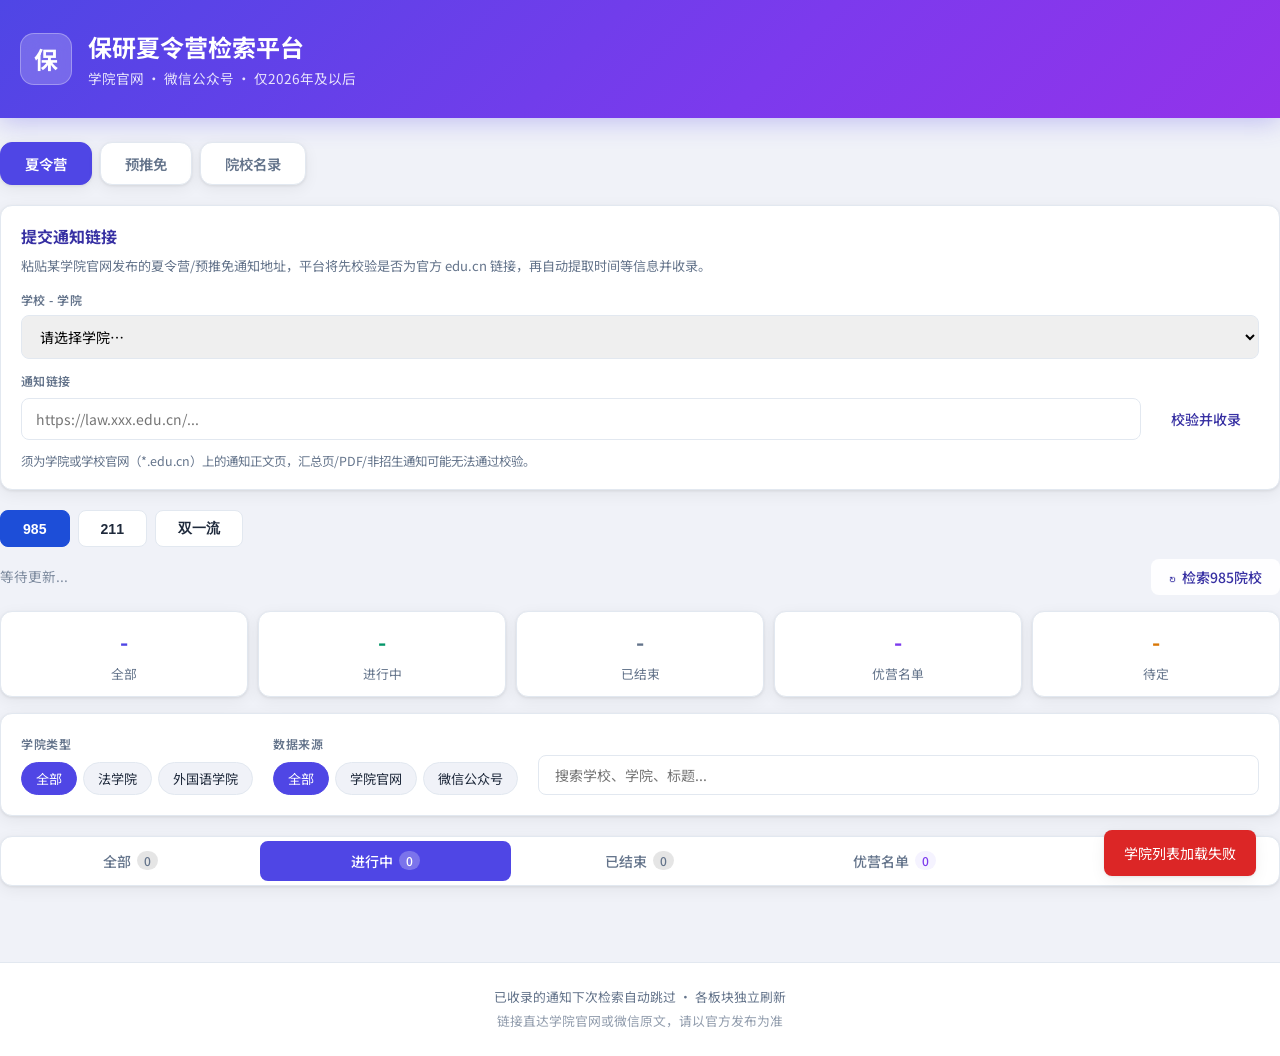
==== frontend/index.html @ e2c007af "Initial commit: summer camp platform with GitHub Pages deploy Co-authored-by: Cursor <cursoragent@cu" ====
<!DOCTYPE html>

<html lang="zh-CN">

<head>

  <meta charset="UTF-8">

  <meta name="viewport" content="width=device-width, initial-scale=1.0">

  <title>保研夏令营检索平台 | 法学院 & 外国语学院</title>

  <link rel="preconnect" href="https://fonts.googleapis.com">

  <link href="https://fonts.googleapis.com/css2?family=Noto+Sans+SC:wght@400;500;600;700&display=swap" rel="stylesheet">

  <link rel="stylesheet" href="style.css">

</head>

<body>

  <header class="header">

    <div id="pagesBanner" class="pages-banner" style="display:none">

      当前为 GitHub Pages 静态预览，检索/提交链接等功能需在本地运行 <code>start.bat</code> 或部署后端后使用。

    </div>

    <div class="container header-inner">

      <div class="brand">

        <div class="brand-icon">保</div>

        <div>

          <h1>保研夏令营检索平台</h1>

          <p class="subtitle">学院官网 · 微信公众号 · 仅2026年及以后</p>

        </div>

      </div>

    </div>

  </header>



  <main class="container main-content">

    <div class="main-tabs" id="mainTabs">

      <button class="main-tab active" data-panel="summer_camp">夏令营</button>

      <button class="main-tab" data-panel="pre_admission">预推免</button>

      <button class="main-tab" data-panel="institutions">院校名录</button>

    </div>



    <!-- 用户提交通知链接 -->

    <section id="submitNoticePanel" class="submit-panel" style="display:none">

      <div class="submit-panel-inner">

        <div class="submit-panel-head">

          <h2>提交通知链接</h2>

          <p>粘贴某学院官网发布的夏令营/预推免通知地址，平台将先校验是否为官方 edu.cn 链接，再自动提取时间等信息并收录。</p>

        </div>

        <form id="submitNoticeForm" class="submit-form">

          <div class="submit-row">

            <label for="submitCollege">学校 - 学院</label>

            <select id="submitCollege" required>

              <option value="">请选择学院…</option>

            </select>

          </div>

          <div class="submit-row submit-row-url">

            <label for="submitUrl">通知链接</label>

            <input id="submitUrl" type="url" required placeholder="https://law.xxx.edu.cn/..." />

            <button type="submit" class="btn btn-primary" id="submitNoticeBtn">校验并收录</button>

          </div>

          <p class="submit-hint">须为学院或学校官网（*.edu.cn）上的通知正文页，汇总页/PDF/非招生通知可能无法通过校验。</p>

        </form>

        <div id="submitResult" class="submit-result" style="display:none"></div>

      </div>

    </section>



    <!-- 夏令营板块 -->

    <section id="panelSummerCamp" class="board-panel">

      <div class="tier-bar" id="tierBarSummer"></div>

      <div class="board-toolbar">

        <span class="last-update" id="lastUpdateSummer">等待更新...</span>

        <button class="btn btn-primary" id="crawlBtnSummer" onclick="triggerCrawl('summer_camp')">

          <span class="btn-icon crawl-icon" id="crawlIconSummer">↻</span> 检索985院校

        </button>

      </div>

      <div class="stats-grid board-stats" id="statsSummer"></div>

      <div class="filters" id="filtersSummer"></div>

      <div class="tabs status-tabs" id="tabsSummer"></div>

      <div id="loadingSummer" class="loading-state"><div class="spinner"></div><p>加载中...</p></div>

      <div id="emptySummer" class="empty-state" style="display:none"><p>暂无夏令营通知</p></div>

      <div id="listSummer" class="announcement-list"></div>

    </section>



    <!-- 预推免板块 -->

    <section id="panelPreAdmission" class="board-panel" style="display:none">

      <div class="tier-bar" id="tierBarPre"></div>

      <div class="board-toolbar">

        <span class="last-update" id="lastUpdatePre">等待更新...</span>

        <button class="btn btn-primary" id="crawlBtnPre" onclick="triggerCrawl('pre_admission')">

          <span class="btn-icon crawl-icon" id="crawlIconPre">↻</span> 检索985院校

        </button>

      </div>

      <div class="stats-grid board-stats" id="statsPre"></div>

      <div class="filters" id="filtersPre"></div>

      <div class="tabs status-tabs" id="tabsPre"></div>

      <div id="loadingPre" class="loading-state"><div class="spinner"></div><p>加载中...</p></div>

      <div id="emptyPre" class="empty-state" style="display:none"><p>暂无预推免通知</p></div>

      <div id="listPre" class="announcement-list"></div>

    </section>



    <!-- 院校名录 -->

    <section id="panelInstitutions" style="display:none">

      <div class="inst-panel-tabs">

        <button class="chip active" data-inst-panel="all">全部院校</button>

        <button class="chip" data-inst-panel="dfc">双一流147所</button>

      </div>

      <div id="instPanelAll">

        <div class="inst-summary" id="instSummary"></div>

        <div class="filters inst-filters">

          <div class="filter-group">

            <label>学院类型</label>

            <div class="chip-group" id="instCollegeFilter">

              <button class="chip active" data-value="">全部</button>

              <button class="chip" data-value="law">法学院</button>

              <button class="chip" data-value="foreign_lang">外国语学院</button>

            </div>

          </div>

          <div class="filter-group">

            <label>地区</label>

            <div class="chip-group region-chips" id="instRegionFilter">

              <button class="chip active" data-value="">全部</button>

              <button class="chip" data-value="华北">华北</button>

              <button class="chip" data-value="东北">东北</button>

              <button class="chip" data-value="华东">华东</button>

              <button class="chip" data-value="华中">华中</button>

              <button class="chip" data-value="华南">华南</button>

              <button class="chip" data-value="西南">西南</button>

              <button class="chip" data-value="西北">西北</button>

            </div>

          </div>

          <div class="filter-group">

            <label>院校层次</label>

            <div class="chip-group" id="instTagFilter">

              <button class="chip active" data-value="">全部</button>

              <button class="chip" data-value="985">985</button>

              <button class="chip" data-value="211">211</button>

              <button class="chip" data-value="双一流">双一流</button>

            </div>

          </div>

          <div class="search-box">

            <input type="text" id="instSearchInput" placeholder="搜索学校、学院、省份..." />

          </div>

        </div>

        <div id="instLoading" class="loading-state" style="display:none"><div class="spinner"></div></div>

        <div id="instList" class="region-list"></div>

      </div>

      <div id="instPanelDfc" style="display:none">

        <div class="inst-summary" id="dfcSummary"></div>

        <div class="filters inst-filters">

          <div class="filter-group">

            <label>学院类型</label>

            <div class="chip-group" id="dfcCollegeFilter">

              <button class="chip active" data-value="">全部</button>

              <button class="chip" data-value="law">法学院</button>

              <button class="chip" data-value="foreign_lang">外国语学院</button>

            </div>

          </div>

          <div class="filter-group">

            <label>地区</label>

            <div class="chip-group region-chips" id="dfcRegionFilter">

              <button class="chip active" data-value="">全部</button>

              <button class="chip" data-value="华北">华北</button>

              <button class="chip" data-value="东北">东北</button>

              <button class="chip" data-value="华东">华东</button>

              <button class="chip" data-value="华中">华中</button>

              <button class="chip" data-value="华南">华南</button>

              <button class="chip" data-value="西南">西南</button>

              <button class="chip" data-value="西北">西北</button>

            </div>

          </div>

          <div class="filter-group">

            <label>院校层次</label>

            <div class="chip-group" id="dfcTagFilter">

              <button class="chip active" data-value="">全部</button>

              <button class="chip" data-value="985">985</button>

              <button class="chip" data-value="211">211</button>

              <button class="chip" data-value="双一流">双一流</button>

            </div>

          </div>

          <div class="search-box">

            <input type="text" id="dfcSearchInput" placeholder="搜索双一流高校..." />

          </div>

        </div>

        <div id="dfcList" class="region-list"></div>

      </div>

    </section>

  </main>



  <footer class="footer">

    <div class="container">

      <p>已收录的通知下次检索自动跳过 · 各板块独立刷新</p>

      <p class="footer-note">链接直达学院官网或微信原文，请以官方发布为准</p>

    </div>

  </footer>



  <div id="toast" class="toast"></div>

  <script src="app.js"></script>

</body>

</html>
---- frontend/style.css ----
:root {
  --bg: #f0f2f8;
  --surface: #ffffff;
  --primary: #4f46e5;
  --primary-light: #eef2ff;
  --primary-dark: #3730a3;
  --success: #059669;
  --success-bg: #ecfdf5;
  --warning: #d97706;
  --warning-bg: #fffbeb;
  --danger: #dc2626;
  --danger-bg: #fef2f2;
  --purple: #7c3aed;
  --purple-bg: #f5f3ff;
  --text: #1e293b;
  --text-secondary: #64748b;
  --border: #e2e8f0;
  --shadow: 0 1px 3px rgba(0,0,0,.08), 0 4px 16px rgba(0,0,0,.06);
  --radius: 12px;
}

* { margin: 0; padding: 0; box-sizing: border-box; }

body {
  font-family: 'Noto Sans SC', -apple-system, BlinkMacSystemFont, sans-serif;
  background: var(--bg);
  color: var(--text);
  line-height: 1.6;
  min-height: 100vh;
}

.container { max-width: 1280px; margin: 0 auto; padding: 0 20px; }

.pages-banner {
  background: #fffbeb;
  color: #92400e;
  text-align: center;
  padding: 8px 16px;
  font-size: .82rem;
  border-bottom: 1px solid #fcd34d;
}

.pages-banner code {
  background: rgba(0,0,0,.06);
  padding: 1px 6px;
  border-radius: 4px;
}

/* Header */
.header {
  background: linear-gradient(135deg, #4f46e5 0%, #7c3aed 60%, #9333ea 100%);
  color: white;
  padding: 28px 0;
  box-shadow: 0 4px 24px rgba(79,70,229,.3);
}

.header-inner {
  display: flex;
  align-items: center;
  justify-content: space-between;
  gap: 16px;
  flex-wrap: wrap;
}

.brand { display: flex; align-items: center; gap: 16px; }

.brand-icon {
  width: 52px; height: 52px;
  background: rgba(255,255,255,.2);
  border-radius: 14px;
  display: flex; align-items: center; justify-content: center;
  font-size: 24px; font-weight: 700;
  backdrop-filter: blur(8px);
  border: 1px solid rgba(255,255,255,.3);
}

.brand h1 { font-size: 1.5rem; font-weight: 700; }
.subtitle { font-size: .85rem; opacity: .85; margin-top: 2px; }

.header-actions { display: flex; align-items: center; gap: 12px; flex-wrap: wrap; }
.last-update { font-size: .8rem; opacity: .8; }

.btn {
  display: inline-flex; align-items: center; gap: 6px;
  padding: 8px 18px; border-radius: 8px; border: none;
  font-size: .875rem; font-weight: 500; cursor: pointer;
  transition: all .2s; font-family: inherit;
}

.btn-primary {
  background: rgba(255,255,255,.95);
  color: var(--primary-dark);
}

.btn-primary:hover { background: white; transform: translateY(-1px); }
.btn-primary:disabled { opacity: .6; cursor: not-allowed; transform: none; }

.btn-icon { display: inline-block; transition: transform .5s; }
.btn-icon.spinning { animation: spin 1s linear infinite; }

@keyframes spin { to { transform: rotate(360deg); } }

/* Stats */
.stats-bar { padding: 24px 0 0; }

.stats-grid {
  display: grid;
  grid-template-columns: repeat(auto-fit, minmax(140px, 1fr));
  gap: 12px;
}

.stat-card {
  background: var(--surface);
  border-radius: var(--radius);
  padding: 18px 20px;
  box-shadow: var(--shadow);
  border: 1px solid var(--border);
  text-align: center;
}

.stat-num { font-size: 2rem; font-weight: 700; color: var(--primary); }
.stat-card.active .stat-num { color: var(--success); }
.stat-card.ended .stat-num { color: var(--text-secondary); }
.stat-card.excellent .stat-num { color: var(--purple); }
.stat-card.pending .stat-num { color: var(--warning, #d97706); }
.stat-label { font-size: .8rem; color: var(--text-secondary); margin-top: 4px; }

/* Filters */
.main-content { padding: 24px 0 60px; }

.filters {
  background: var(--surface);
  border-radius: var(--radius);
  padding: 20px;
  box-shadow: var(--shadow);
  border: 1px solid var(--border);
  margin-bottom: 20px;
  display: flex; flex-wrap: wrap; gap: 20px; align-items: flex-end;
}

.filter-group label {
  display: block; font-size: .75rem; font-weight: 600;
  color: var(--text-secondary); margin-bottom: 8px;
  text-transform: uppercase; letter-spacing: .05em;
}

.chip-group { display: flex; gap: 6px; flex-wrap: wrap; }

.chip {
  padding: 6px 14px; border-radius: 20px;
  border: 1px solid var(--border); background: var(--bg);
  font-size: .82rem; cursor: pointer; transition: all .15s;
  font-family: inherit; color: var(--text);
}

.chip:hover { border-color: var(--primary); color: var(--primary); }
.chip.active { background: var(--primary); color: white; border-color: var(--primary); }

.search-box { flex: 1; min-width: 200px; }

.search-box input {
  width: 100%; padding: 9px 16px;
  border: 1px solid var(--border); border-radius: 8px;
  font-size: .875rem; font-family: inherit;
  outline: none; transition: border-color .2s;
}

.search-box input:focus { border-color: var(--primary); box-shadow: 0 0 0 3px var(--primary-light); }

/* Tabs */
.tabs {
  display: flex; gap: 4px; margin-bottom: 16px;
  background: var(--surface); border-radius: var(--radius);
  padding: 4px; box-shadow: var(--shadow); border: 1px solid var(--border);
}

.tab {
  flex: 1; padding: 10px 16px; border: none; background: transparent;
  border-radius: 8px; font-size: .875rem; font-weight: 500;
  cursor: pointer; transition: all .2s; font-family: inherit; color: var(--text-secondary);
  display: flex; align-items: center; justify-content: center; gap: 6px;
}

.tab:hover { color: var(--text); background: var(--bg); }
.tab.active { background: var(--primary); color: white; }

.badge {
  background: rgba(0,0,0,.1); padding: 1px 7px;
  border-radius: 10px; font-size: .75rem;
}

.tab.active .badge { background: rgba(255,255,255,.25); }
.badge.excellent { background: var(--purple-bg); color: var(--purple); }
.badge.pending { background: #fef3c7; color: #d97706; }
.tab.active .badge.excellent { background: rgba(255,255,255,.25); color: white; }
.tab.active .badge.pending { background: rgba(255,255,255,.25); color: white; }

.card-pending {
  border-left: 3px solid #d97706;
  background: #fffbeb;
}
.card-title-pending {
  font-weight: 600;
  color: var(--text-primary);
  cursor: default;
}
.tag-pending {
  background: #fef3c7;
  color: #b45309;
}

/* Notice cards — multi-column grid under each status tab */
.announcement-list { display: block; }

.notice-card-grid {
  display: grid;
  grid-template-columns: repeat(auto-fill, minmax(300px, 1fr));
  gap: 14px;
  align-items: stretch;
}

.notice-card {
  background: var(--surface);
  border: 1px solid var(--border);
  border-radius: var(--radius);
  box-shadow: var(--shadow);
  padding: 16px 18px;
  display: flex;
  flex-direction: column;
  gap: 12px;
  cursor: pointer;
  transition: transform .15s, box-shadow .15s, border-color .15s;
  min-height: 100%;
}

.notice-card:hover {
  transform: translateY(-2px);
  box-shadow: 0 6px 24px rgba(79, 70, 229, .12);
  border-color: #c7d2fe;
}

.notice-card.status-active { border-top: 3px solid var(--success); }
.notice-card.status-ended { border-top: 3px solid var(--text-secondary); opacity: .92; }
.notice-card.status-excellent_list { border-top: 3px solid var(--purple); }

.notice-card-pending {
  cursor: default;
  border-top: 3px solid var(--warning);
  background: #fffbeb;
}

.notice-card-pending:hover {
  transform: none;
  box-shadow: var(--shadow);
  border-color: #fcd34d;
}

.notice-card-head { min-width: 0; }

.notice-card-school {
  font-size: .95rem;
  font-weight: 700;
  color: var(--text);
  line-height: 1.45;
  word-break: break-word;
}

.notice-card-title {
  margin-top: 6px;
  font-size: .78rem;
  color: var(--text-secondary);
  line-height: 1.45;
  display: -webkit-box;
  -webkit-line-clamp: 2;
  -webkit-box-orient: vertical;
  overflow: hidden;
}

.notice-card-fields {
  display: grid;
  grid-template-columns: 1fr 1fr;
  gap: 10px 14px;
  margin: 0;
  flex: 1;
}

.notice-field { min-width: 0; }

.notice-field dt {
  font-size: .68rem;
  font-weight: 600;
  color: var(--text-secondary);
  text-transform: uppercase;
  letter-spacing: .04em;
  margin-bottom: 3px;
}

.notice-field dd {
  font-size: .82rem;
  font-weight: 500;
  color: var(--text);
  line-height: 1.4;
  word-break: break-word;
  margin: 0;
}

.notice-field dd.is-empty { color: var(--text-secondary); font-weight: 400; }

.notice-field-format dd { font-weight: 600; }

.notice-field-wide { grid-column: 1 / -1; }

.notice-card-foot {
  margin-top: auto;
  padding-top: 8px;
  border-top: 1px dashed var(--border);
  text-align: right;
}

.format-badge {
  display: inline-block;
  padding: 2px 8px;
  border-radius: 4px;
  font-size: 12px;
  font-weight: 600;
}
.format-online { background: #e8f4fd; color: #1565c0; }
.format-offline { background: #e8f5e9; color: #2e7d32; }
.format-hybrid { background: #fff3e0; color: #e65100; }
.format-unknown { color: var(--text-secondary); font-weight: 400; }

.link-hint {
  color: var(--primary);
  font-size: 0.75rem;
  white-space: nowrap;
}

.pending-hint {
  color: #b45309;
  font-size: 0.75rem;
}

/* Legacy table (unused, kept minimal) */
.notice-table-wrap { display: none; }

.announcement-card {
  background: var(--surface);
  border-radius: var(--radius);
  padding: 18px 20px;
  box-shadow: var(--shadow);
  border: 1px solid var(--border);
  transition: transform .15s, box-shadow .15s;
  display: grid;
  grid-template-columns: 1fr auto;
  gap: 12px;
  align-items: start;
}

.announcement-card:hover {
  transform: translateY(-2px);
  box-shadow: 0 4px 20px rgba(0,0,0,.1);
  border-color: var(--primary-light);
}

.card-main { min-width: 0; }

.card-title {
  font-size: .95rem; font-weight: 600; color: var(--text);
  text-decoration: none; display: block; line-height: 1.5;
  transition: color .15s;
}

.card-title:hover { color: var(--primary); }

.card-meta {
  display: flex; flex-wrap: wrap; gap: 8px; margin-top: 10px; align-items: center;
}

.tag {
  display: inline-flex; align-items: center;
  padding: 2px 10px; border-radius: 6px;
  font-size: .72rem; font-weight: 500;
}

.tag-law { background: #eff6ff; color: #1d4ed8; }
.tag-foreign { background: #fdf4ff; color: #9333ea; }
.tag-event { background: var(--primary-light); color: var(--primary-dark); }
.tag-source { background: var(--bg); color: var(--text-secondary); }
.tag-wechat { background: #ecfdf5; color: #059669; }
.tag-date { background: var(--warning-bg); color: var(--warning); }

.card-action { flex-shrink: 0; }

.btn-link {
  display: inline-flex; align-items: center; gap: 4px;
  padding: 8px 16px; border-radius: 8px;
  background: var(--primary); color: white;
  text-decoration: none; font-size: .82rem; font-weight: 500;
  transition: background .15s; white-space: nowrap;
}

.btn-link:hover { background: var(--primary-dark); }

.card-summary {
  font-size: .8rem; color: var(--text-secondary);
  margin-top: 8px; line-height: 1.5;
  display: -webkit-box; -webkit-line-clamp: 2;
  -webkit-box-orient: vertical; overflow: hidden;
}

/* Loading & Empty */
.loading-state, .empty-state {
  text-align: center; padding: 60px 20px; color: var(--text-secondary);
}

.spinner {
  width: 36px; height: 36px; margin: 0 auto 16px;
  border: 3px solid var(--border);
  border-top-color: var(--primary);
  border-radius: 50%;
  animation: spin .8s linear infinite;
}

.empty-icon { font-size: 3rem; margin-bottom: 12px; }
.empty-hint { font-size: .82rem; margin-top: 8px; }

/* Footer */
.footer {
  background: var(--surface);
  border-top: 1px solid var(--border);
  padding: 24px 0;
  text-align: center;
  font-size: .8rem; color: var(--text-secondary);
}

.footer-note { margin-top: 4px; opacity: .7; }

/* Toast */
.toast {
  position: fixed; bottom: 24px; right: 24px;
  background: var(--text); color: white;
  padding: 12px 20px; border-radius: 8px;
  font-size: .875rem; box-shadow: var(--shadow);
  transform: translateY(80px); opacity: 0;
  transition: all .3s; z-index: 1000; max-width: 360px;
}

.toast.show { transform: translateY(0); opacity: 1; }
.toast.success { background: var(--success); }
.toast.error { background: var(--danger); }

@media (max-width: 640px) {
  .notice-card-grid { grid-template-columns: 1fr; }
  .notice-card-fields { grid-template-columns: 1fr; }
  .announcement-card { grid-template-columns: 1fr; }
  .card-action { justify-self: start; }
  .brand h1 { font-size: 1.2rem; }
}

/* User submit notice */
.submit-panel {
  margin-bottom: 20px;
  background: var(--surface);
  border: 1px solid var(--border);
  border-radius: var(--radius);
  box-shadow: var(--shadow);
  overflow: hidden;
}

.submit-panel-inner { padding: 18px 20px; }

.submit-panel-head h2 {
  font-size: 1rem;
  font-weight: 700;
  color: var(--primary-dark);
  margin-bottom: 6px;
}

.submit-panel-head p {
  font-size: .82rem;
  color: var(--text-secondary);
  line-height: 1.55;
  margin-bottom: 14px;
}

.submit-form { display: flex; flex-direction: column; gap: 12px; }

.submit-row { display: flex; flex-direction: column; gap: 6px; }

.submit-row label {
  font-size: .75rem;
  font-weight: 600;
  color: var(--text-secondary);
  text-transform: uppercase;
  letter-spacing: .04em;
}

.submit-row select,
.submit-row input[type="url"] {
  width: 100%;
  padding: 10px 14px;
  border: 1px solid var(--border);
  border-radius: 8px;
  font-size: .875rem;
  font-family: inherit;
  outline: none;
}

.submit-row select:focus,
.submit-row input[type="url"]:focus {
  border-color: var(--primary);
  box-shadow: 0 0 0 3px var(--primary-light);
}

.submit-row-url {
  display: grid;
  grid-template-columns: 1fr auto;
  grid-template-rows: auto auto;
  gap: 8px 12px;
  align-items: end;
}

.submit-row-url label { grid-column: 1 / -1; }
.submit-row-url input { grid-column: 1; }
.submit-row-url .btn { grid-column: 2; white-space: nowrap; height: 42px; }

.submit-hint {
  font-size: .78rem;
  color: var(--text-secondary);
  line-height: 1.5;
}

.submit-result {
  margin-top: 14px;
  padding: 12px 14px;
  border-radius: 8px;
  font-size: .85rem;
}

.submit-result.show.success {
  background: var(--success-bg);
  border: 1px solid #a7f3d0;
}

.submit-result.show.error {
  background: var(--danger-bg);
  border: 1px solid #fecaca;
}

.submit-success { color: #047857; font-weight: 600; margin-bottom: 8px; }
.submit-error { color: var(--danger); }

.submit-preview {
  display: grid;
  grid-template-columns: repeat(auto-fit, minmax(140px, 1fr));
  gap: 8px 16px;
  margin-top: 8px;
}

.submit-preview dt {
  font-size: .68rem;
  color: var(--text-secondary);
  font-weight: 600;
}

.submit-preview dd { font-size: .82rem; margin-top: 2px; }

.submit-progress {
  display: flex;
  align-items: center;
  gap: 10px;
  color: var(--text-secondary);
}

.submit-progress .spinner {
  width: 20px; height: 20px; margin: 0;
}

@media (max-width: 640px) {
  .submit-row-url { grid-template-columns: 1fr; }
  .submit-row-url .btn { grid-column: 1; width: 100%; }
}

/* Main panel tabs */
.main-tabs { display: flex; gap: 8px; margin-bottom: 20px; }
.main-tab {
  padding: 10px 24px; border: 1px solid var(--border); background: var(--surface);
  border-radius: var(--radius); font-size: .9rem; font-weight: 600; cursor: pointer;
  font-family: inherit; color: var(--text-secondary); box-shadow: var(--shadow); transition: all .2s;
}
.main-tab:hover { color: var(--primary); border-color: var(--primary-light); }
.main-tab.active { background: var(--primary); color: white; border-color: var(--primary); }

/* Institution directory */
.inst-summary {
  display: grid; grid-template-columns: repeat(auto-fit, minmax(120px, 1fr));
  gap: 10px; margin-bottom: 16px;
}
.inst-summary-item {
  background: var(--surface); border: 1px solid var(--border); border-radius: var(--radius);
  padding: 14px; text-align: center; box-shadow: var(--shadow);
}
.inst-summary-num { font-size: 1.5rem; font-weight: 700; color: var(--primary); }
.inst-summary-label { font-size: .75rem; color: var(--text-secondary); margin-top: 2px; }
.inst-filters { margin-bottom: 16px; }
.inst-panel-tabs { display: flex; gap: 8px; margin-bottom: 16px; }
.region-chips { flex-wrap: wrap; }
.region-list { display: flex; flex-direction: column; gap: 16px; }
.region-block {
  background: var(--surface); border: 1px solid var(--border);
  border-radius: var(--radius); box-shadow: var(--shadow); overflow: hidden;
}
.region-header {
  display: flex; align-items: center; justify-content: space-between;
  padding: 14px 18px; background: linear-gradient(90deg, var(--primary-light), transparent);
  cursor: pointer; user-select: none;
}
.region-header h3 { font-size: 1rem; font-weight: 600; color: var(--primary-dark); }
.region-count {
  font-size: .8rem; color: var(--text-secondary); background: white;
  padding: 2px 10px; border-radius: 12px; border: 1px solid var(--border);
}
.region-body { padding: 0 18px 14px; }
.province-block { margin-top: 14px; }
.province-title {
  font-size: .82rem; font-weight: 600; color: var(--text-secondary);
  padding-bottom: 8px; border-bottom: 1px dashed var(--border); margin-bottom: 8px;
}
.inst-grid {
  display: grid; grid-template-columns: repeat(auto-fill, minmax(280px, 1fr)); gap: 8px;
}
.inst-card {
  padding: 10px 12px; border: 1px solid var(--border); border-radius: 8px;
  background: var(--bg); transition: border-color .15s;
}
.inst-card:hover { border-color: var(--primary); }
.inst-name { font-size: .875rem; font-weight: 600; color: var(--text); line-height: 1.4; }
.inst-college { font-size: .78rem; color: var(--text-secondary); margin-top: 2px; }
.inst-tags { display: flex; flex-wrap: wrap; gap: 4px; margin: 4px 0 6px; }
.inst-tag {
  font-size: .68rem; padding: 1px 6px; border-radius: 4px; font-weight: 500;
  line-height: 1.4;
}
.inst-tag.tag-985 { color: #b45309; background: #fffbeb; border: 1px solid #fcd34d; }
.inst-tag.tag-211 { color: #1d4ed8; background: #eff6ff; border: 1px solid #93c5fd; }
.inst-tag.tag-dfc { color: #7c3aed; background: #f5f3ff; border: 1px solid #c4b5fd; }
.dfc-uni-name .inst-tags { margin-top: 4px; }

/* Board panels (夏令营 / 预推免) */
.board-panel { display: block; }
/* Tier panels — 985 / 211 / 双一流 互斥 */
.tier-bar { margin-bottom: 12px; }

.tier-tabs {
  display: flex;
  gap: 8px;
  flex-wrap: wrap;
}

.tier-tab {
  padding: 8px 22px;
  border-radius: 8px;
  border: 1px solid var(--border);
  background: var(--surface);
  color: var(--text);
  font-weight: 600;
  font-size: 0.88rem;
  cursor: pointer;
  transition: all .15s;
}

.tier-tab:hover { border-color: var(--primary-light); }

.tier-tab.active.tier-985 { background: #1d4ed8; border-color: #1d4ed8; color: #fff; }
.tier-tab.active.tier-211 { background: #047857; border-color: #047857; color: #fff; }
.tier-tab.active.tier-dfc { background: #7c3aed; border-color: #7c3aed; color: #fff; }

.crawl-icon.spinning { display: inline-block; animation: spin .8s linear infinite; }

.board-toolbar {
  display: flex; align-items: center; justify-content: space-between;
  margin-bottom: 16px; flex-wrap: wrap; gap: 12px;
}
.board-toolbar .last-update { font-size: .85rem; color: var(--text-secondary); }
.board-stats {
  display: grid; grid-template-columns: repeat(auto-fit, minmax(100px, 1fr));
  gap: 10px; margin-bottom: 16px;
}
.board-stats .stat-card { padding: 12px; }
.board-stats .stat-num { font-size: 1.4rem; }

/* 院校名录链接 */
.college-link { color: var(--primary); text-decoration: none; }
.college-link:hover { text-decoration: underline; }
.link-warn { color: var(--danger); font-weight: 700; }
.dfc-uni-card { padding: 10px 12px; border: 1px solid var(--border); border-radius: var(--radius); margin-bottom: 8px; background: var(--surface); }
.dfc-uni-name { font-weight: 600; margin-bottom: 6px; }
.dfc-uni-name a { color: inherit; text-decoration: none; }
.dfc-uni-name a:hover { color: var(--primary); }
.dfc-colleges { display: flex; flex-wrap: wrap; gap: 8px; }
.dfc-college-item { display: inline-flex; align-items: center; gap: 4px; font-size: .85rem; padding: 2px 8px; background: var(--primary-light); border-radius: 6px; }
.college-type-tag { font-size: .7rem; color: var(--text-secondary); background: var(--border); padding: 0 4px; border-radius: 3px; }
.status-dot { display: inline-block; width: 6px; height: 6px; border-radius: 50%; }
.status-dot.ok { background: var(--success); }
.status-dot.fail { background: var(--danger); }
.inst-card.has-link { border-color: #c7d2fe; }
.inst-note { font-size: .75rem; color: var(--text-secondary); margin-top: 4px; }
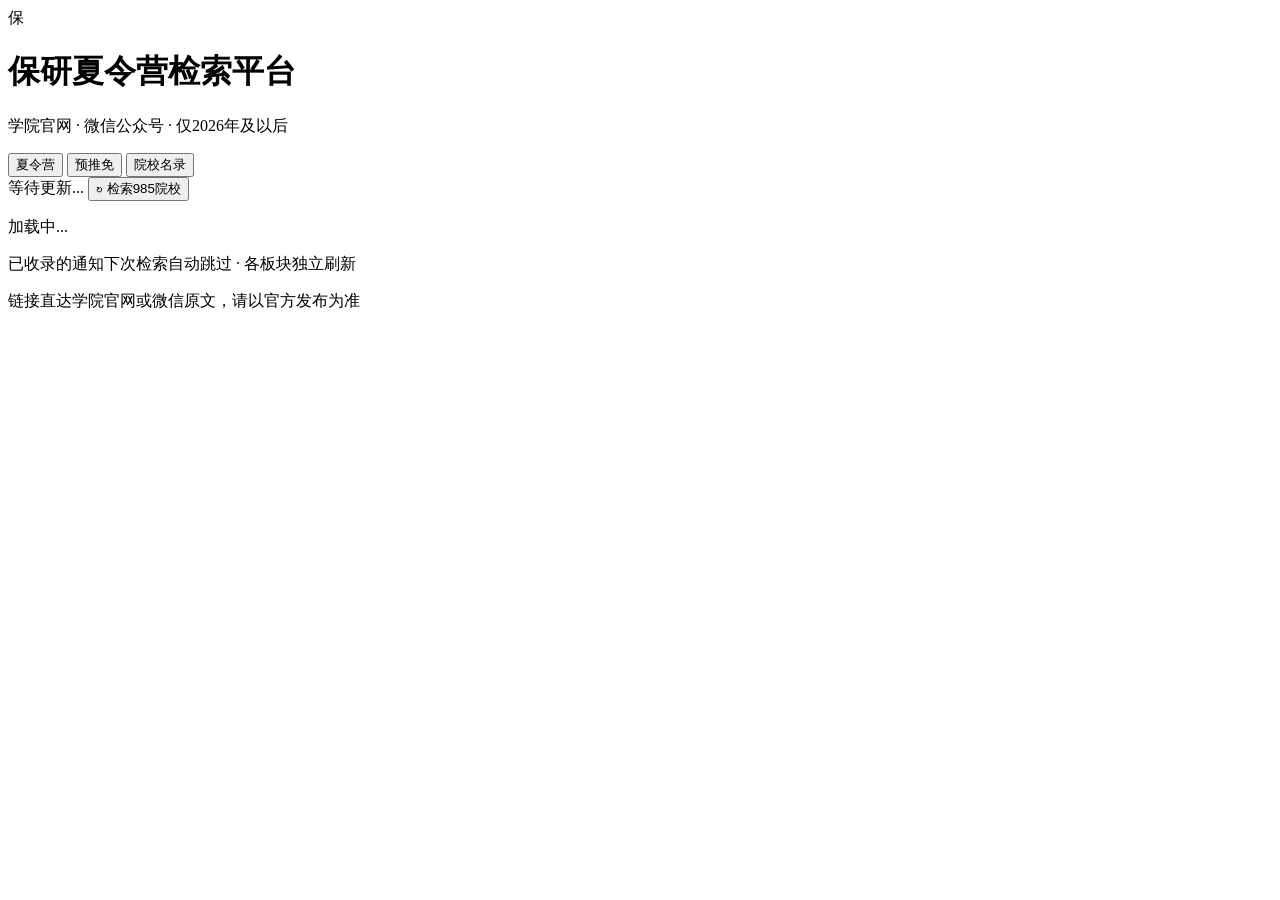
==== commit 5a85a613: "Fix CSS/JS paths for GitHub Pages subpath and local server Co-authored-by: Cursor <cursoragent@curso" ====
--- a/frontend/index.html
+++ b/frontend/index.html
@@ -8,13 +8,25 @@
 
   <meta name="viewport" content="width=device-width, initial-scale=1.0">
 
+  <script>
+    window.__ASSET_BASE__ = (function () {
+      if (/github\.io$/i.test(location.hostname)) {
+        var repo = location.pathname.split('/').filter(Boolean)[0] || 'something';
+        return '/' + repo + '/';
+      }
+      return '/';
+    })();
+  </script>
+
   <title>保研夏令营检索平台 | 法学院 & 外国语学院</title>
 
   <link rel="preconnect" href="https://fonts.googleapis.com">
 
   <link href="https://fonts.googleapis.com/css2?family=Noto+Sans+SC:wght@400;500;600;700&display=swap" rel="stylesheet">
 
-  <link rel="stylesheet" href="style.css">
+  <link rel="stylesheet" id="app-css">
+
+  <script>document.getElementById('app-css').href = window.__ASSET_BASE__ + 'style.css';</script>
 
 </head>
 
@@ -374,7 +386,9 @@
 
   <div id="toast" class="toast"></div>
 
-  <script src="app.js"></script>
+  <script id="app-js"></script>
+
+  <script>document.getElementById('app-js').src = window.__ASSET_BASE__ + 'app.js';</script>
 
 </body>
 
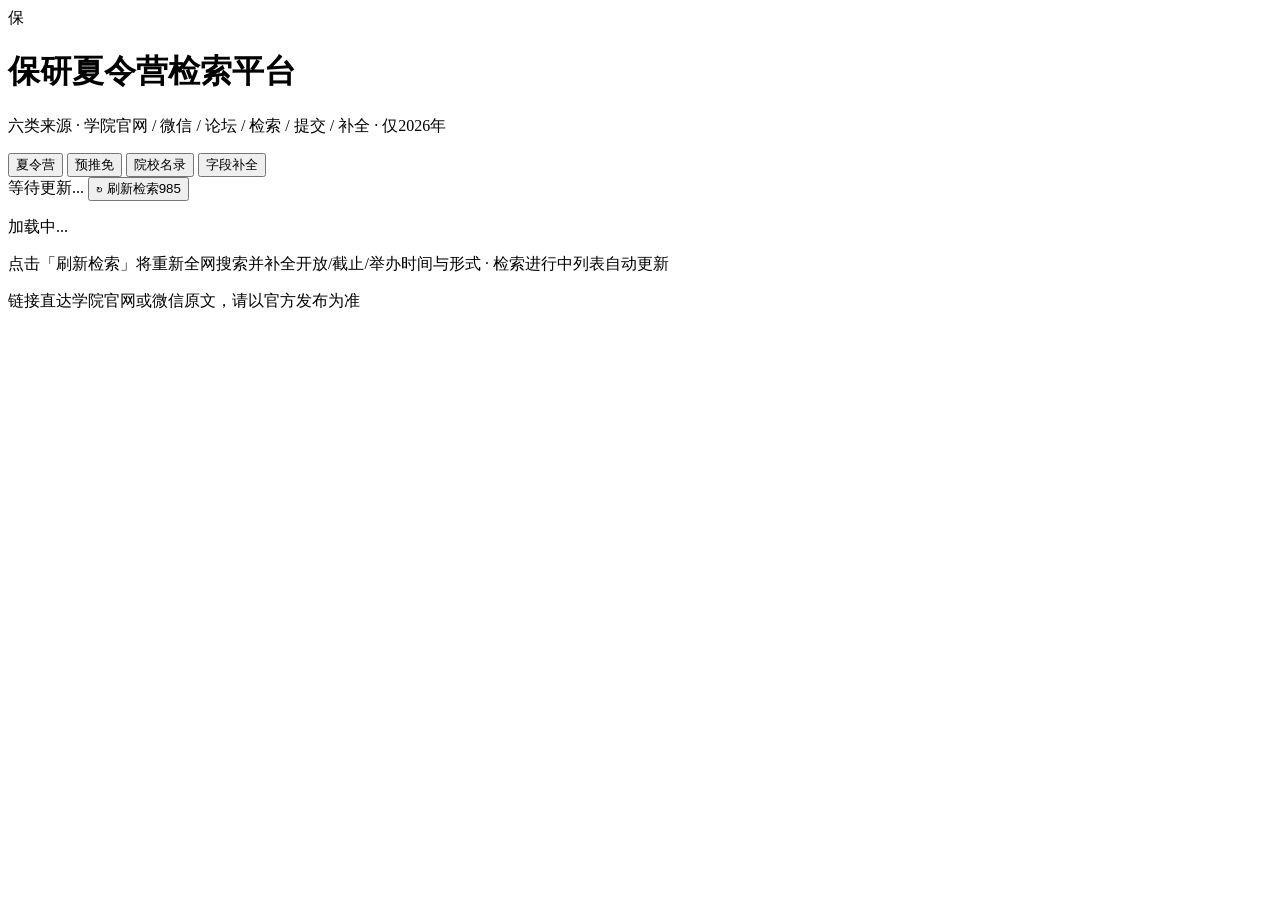
==== commit 7553ff82: "Add forum radar, LLM enrichment, and ops monitoring pipeline. Complete the automated crawl-to-displa" ====
--- a/frontend/index.html
+++ b/frontend/index.html
@@ -20,13 +20,9 @@
 
   <title>保研夏令营检索平台 | 法学院 & 外国语学院</title>
 
-  <link rel="preconnect" href="https://fonts.googleapis.com">
-
-  <link href="https://fonts.googleapis.com/css2?family=Noto+Sans+SC:wght@400;500;600;700&display=swap" rel="stylesheet">
-
-  <link rel="stylesheet" id="app-css">
-
-  <script>document.getElementById('app-css').href = window.__ASSET_BASE__ + 'style.css';</script>
+  <link rel="stylesheet" href="/style.css" id="app-css">
+
+  <script>if (window.__ASSET_BASE__ !== '/') document.getElementById('app-css').href = window.__ASSET_BASE__ + 'style.css';</script>
 
 </head>
 
@@ -50,7 +46,7 @@
 
           <h1>保研夏令营检索平台</h1>
 
-          <p class="subtitle">学院官网 · 微信公众号 · 仅2026年及以后</p>
+          <p class="subtitle">六类来源 · 学院官网 / 微信 / 论坛 / 检索 / 提交 / 补全 · 仅2026年</p>
 
         </div>
 
@@ -64,6 +60,8 @@
 
   <main class="container main-content">
 
+    <div id="opsAlerts" class="ops-alerts" style="display:none" aria-live="polite"></div>
+
     <div class="main-tabs" id="mainTabs">
 
       <button class="main-tab active" data-panel="summer_camp">夏令营</button>
@@ -72,6 +70,8 @@
 
       <button class="main-tab" data-panel="institutions">院校名录</button>
 
+      <button class="main-tab" data-panel="field_enrich">字段补全</button>
+
     </div>
 
 
@@ -86,7 +86,7 @@
 
           <h2>提交通知链接</h2>
 
-          <p>粘贴某学院官网发布的夏令营/预推免通知地址，平台将先校验是否为官方 edu.cn 链接，再自动提取时间等信息并收录。</p>
+          <p>粘贴官网或微信公众号链接提交。来源会标记为「用户提交」（与自动抓取的官网/微信通道区分）。</p>
 
         </div>
 
@@ -108,13 +108,13 @@
 
             <label for="submitUrl">通知链接</label>
 
-            <input id="submitUrl" type="url" required placeholder="https://law.xxx.edu.cn/..." />
+            <input id="submitUrl" type="url" required placeholder="https://law.xxx.edu.cn/... 或 https://mp.weixin.qq.com/s/..." />
 
             <button type="submit" class="btn btn-primary" id="submitNoticeBtn">校验并收录</button>
 
           </div>
 
-          <p class="submit-hint">须为学院或学校官网（*.edu.cn）上的通知正文页，汇总页/PDF/非招生通知可能无法通过校验。</p>
+          <p class="submit-hint">支持两类链接：① 学院/学校官网（*.edu.cn）通知页或 PDF；② 微信公众号文章（mp.weixin.qq.com/s/…）。微信链接会自动抓取正文并标为「微信公众号」。</p>
 
         </form>
 
@@ -138,13 +138,14 @@
 
         <button class="btn btn-primary" id="crawlBtnSummer" onclick="triggerCrawl('summer_camp')">
 
-          <span class="btn-icon crawl-icon" id="crawlIconSummer">↻</span> 检索985院校
+          <span class="btn-icon crawl-icon" id="crawlIconSummer">↻</span> 刷新检索985
 
         </button>
 
       </div>
 
       <div class="stats-grid board-stats" id="statsSummer"></div>
+      <div class="source-stats-bar" id="sourceStatsSummer"></div>
 
       <div class="filters" id="filtersSummer"></div>
 
@@ -172,13 +173,14 @@
 
         <button class="btn btn-primary" id="crawlBtnPre" onclick="triggerCrawl('pre_admission')">
 
-          <span class="btn-icon crawl-icon" id="crawlIconPre">↻</span> 检索985院校
+          <span class="btn-icon crawl-icon" id="crawlIconPre">↻</span> 刷新检索985
 
         </button>
 
       </div>
 
       <div class="stats-grid board-stats" id="statsPre"></div>
+      <div class="source-stats-bar" id="sourceStatsPre"></div>
 
       <div class="filters" id="filtersPre"></div>
 
@@ -194,6 +196,46 @@
 
 
 
+    <!-- 字段补全（人工 + LLM） -->
+
+    <section id="panelFieldEnrich" style="display:none">
+
+      <div class="enrich-panel">
+
+        <div class="enrich-head">
+
+          <h2>字段补全</h2>
+
+          <p id="enrichSummary">加载中…</p>
+
+          <p class="enrich-hint">四字段不全的在下方；官网反爬导致 LLM 失败的，可在「扩展补全」区粘贴正文后点扩展补全。</p>
+
+          <div class="enrich-actions">
+
+            <button type="button" class="btn btn-primary" id="llmBatchBtn">LLM 批量补全</button>
+
+            <button type="button" class="btn" id="enrichReloadBtn">刷新列表</button>
+
+          </div>
+
+        </div>
+
+        <div class="enrich-subsection">
+          <h3>扩展补全 <span id="extendedSummary" class="enrich-sub-summary"></span></h3>
+          <p class="enrich-hint">四字段已齐、缺扩展信息的通知（如 id 6/8/9）。粘贴网页正文 → 保存 → 扩展补全。</p>
+          <div id="extendedList" class="enrich-list"></div>
+        </div>
+
+        <div id="enrichLoading" class="loading-state" style="display:none"><div class="spinner"></div></div>
+
+        <div id="enrichList" class="enrich-list"></div>
+
+      </div>
+
+    </section>
+
+
+
     <!-- 院校名录 -->
 
     <section id="panelInstitutions" style="display:none">
@@ -374,7 +416,7 @@
 
     <div class="container">
 
-      <p>已收录的通知下次检索自动跳过 · 各板块独立刷新</p>
+      <p>点击「刷新检索」将重新全网搜索并补全开放/截止/举办时间与形式 · 检索进行中列表自动更新</p>
 
       <p class="footer-note">链接直达学院官网或微信原文，请以官方发布为准</p>
 
@@ -386,9 +428,9 @@
 
   <div id="toast" class="toast"></div>
 
-  <script id="app-js"></script>
-
-  <script>document.getElementById('app-js').src = window.__ASSET_BASE__ + 'app.js';</script>
+  <script src="/app.js" defer id="app-js"></script>
+
+  <script>if (window.__ASSET_BASE__ !== '/') document.getElementById('app-js').src = window.__ASSET_BASE__ + 'app.js';</script>
 
 </body>
 
